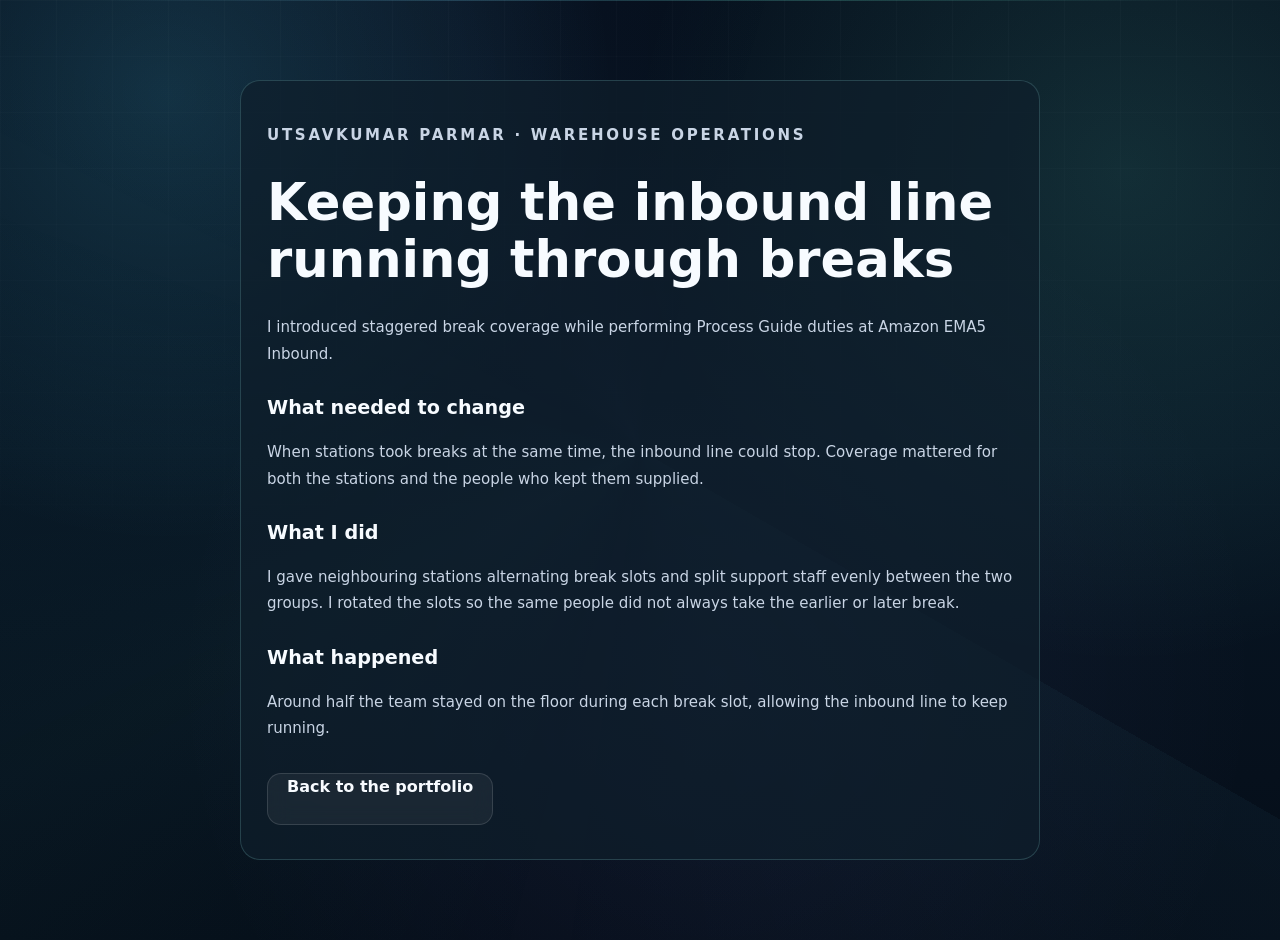
==== break-coverage.html @ 11eec5ee "Publish the inbound break coverage case study" ====
<!doctype html>
<html lang="en">
<head>
  <meta charset="utf-8">
  <meta name="viewport" content="width=device-width, initial-scale=1">
  <title>Keeping the inbound line running through breaks | Utsavkumar Parmar</title>
  <meta name="description" content="How I staggered warehouse breaks station by station and balanced support cover to keep an inbound line running.">
  <meta name="theme-color" content="#081321">
  <link rel="icon" href="favicon.svg" type="image/svg+xml">
  <link rel="stylesheet" href="styles.css?v=20261117-mobile5">
  <style>
    .case-study { max-width: 50rem; margin: 0 auto; }
    .case-study h1 { font-size: clamp(1.9rem, 5vw, 3.2rem); line-height: 1.12; margin: .5em 0; }
    .case-study h2 { font-size: 1.2rem; margin: 1.6rem 0 .4rem; }
    .case-study > a { display: inline-block; margin-top: 1rem; }
  </style>
</head>
<body>
  <main class="scene work-sample">
    <div class="shell">
      <article class="sample-card case-study">
        <p class="eyebrow">Utsavkumar Parmar · Warehouse operations</p>
        <h1>Keeping the inbound line running through breaks</h1>
        <p>I introduced staggered break coverage while performing Process Guide duties at Amazon EMA5 Inbound.</p>
        <h2>What needed to change</h2>
        <p>When stations took breaks at the same time, the inbound line could stop. Coverage mattered for both the stations and the people who kept them supplied.</p>
        <h2>What I did</h2>
        <p>I gave neighbouring stations alternating break slots and split support staff evenly between the two groups. I rotated the slots so the same people did not always take the earlier or later break.</p>
        <h2>What happened</h2>
        <p>Around half the team stayed on the floor during each break slot, allowing the inbound line to keep running.</p>
        <a class="btn ghost" href="./#impact">Back to the portfolio</a>
      </article>
    </div>
  </main>
</body>
</html>
---- styles.css ----
@import url("styles-base-v20260819.css?v=20260819-2");
@import url("mobile-v2.css?v=20261117-mobile5");

/* Job titles come directly from index.html. */
.role-highlights {
  position: relative;
  z-index: 2;
  margin: 12px 0;
  padding-left: 1.25rem;
  color: var(--muted);
}
.role-highlights li + li { margin-top: .65rem; }

.role-card h4 { position: relative; z-index: 2; margin: 20px 0 4px; font-size: 1.05rem; }
.role-card .site-dates { margin: 0 0 8px; font-size: .9rem; }

/* Clear role positioning and readable practical evidence. */
.hero-copy h1.role-hero {font-size:clamp(2.65rem,4.8vw,4.5rem);line-height:1.06;letter-spacing:-.04em;text-transform:none;}
.hero-copy h1.role-hero .thin {display:block;font-size:.24em;line-height:1.5;letter-spacing:.12em;margin:0 0 18px;}
.hero-copy h1.role-hero .hero-subtitle {display:block;font-size:.45em;line-height:1.3;letter-spacing:-.02em;color:var(--muted);margin-top:20px;}
.employment-label {display:block;font-size:.7rem;letter-spacing:.08em;margin-bottom:8px;color:var(--muted);}
.work-sample {padding:80px 0;}
.sample-label {max-width:820px;color:var(--muted);line-height:1.7;border-left:3px solid #62f1d2;padding-left:18px;margin:22px 0 30px;}
.sample-grid {display:grid;grid-template-columns:repeat(3,minmax(0,1fr));gap:20px;}
.sample-card {border:1px solid rgba(140,220,220,.2);border-radius:20px;padding:26px;background:rgba(15,30,44,.7);min-width:0;}
.sample-card h3 {font-size:1.15rem;margin:0 0 18px;}
.sample-card p,.sample-card dl {font-size:.94rem;line-height:1.75;color:var(--muted);}
.sample-card dl div {padding:9px 0;border-bottom:1px solid rgba(255,255,255,.1);}
.sample-card dd {margin:0;color:#e5f3f3;}
.sample-card summary {cursor:pointer;color:#8af6e3;padding:12px 0;line-height:1.5;}
.sample-card details p {margin-top:0;}
.sample-outcome {font-size:.85rem!important;}
@media(max-width:900px){.sample-grid{grid-template-columns:1fr}.nav-links{gap:14px}.work-sample{padding:55px 0}}
@media(max-width:620px){.hero-copy h1.role-hero{font-size:clamp(2.5rem,11vw,3.4rem);line-height:1.08}.hero-copy h1.role-hero .thin{font-size:.25em;line-height:1.6;margin-bottom:14px}.hero-copy h1.role-hero .hero-subtitle{font-size:.48em;line-height:1.4;margin-top:16px}.sample-card{padding:22px}.hero-lead{max-width:100%}}
@media(prefers-reduced-motion:reduce){*,*::before,*::after{animation:none!important;transition:none!important;scroll-behavior:auto!important}.scene{opacity:1!important;transform:none!important}}
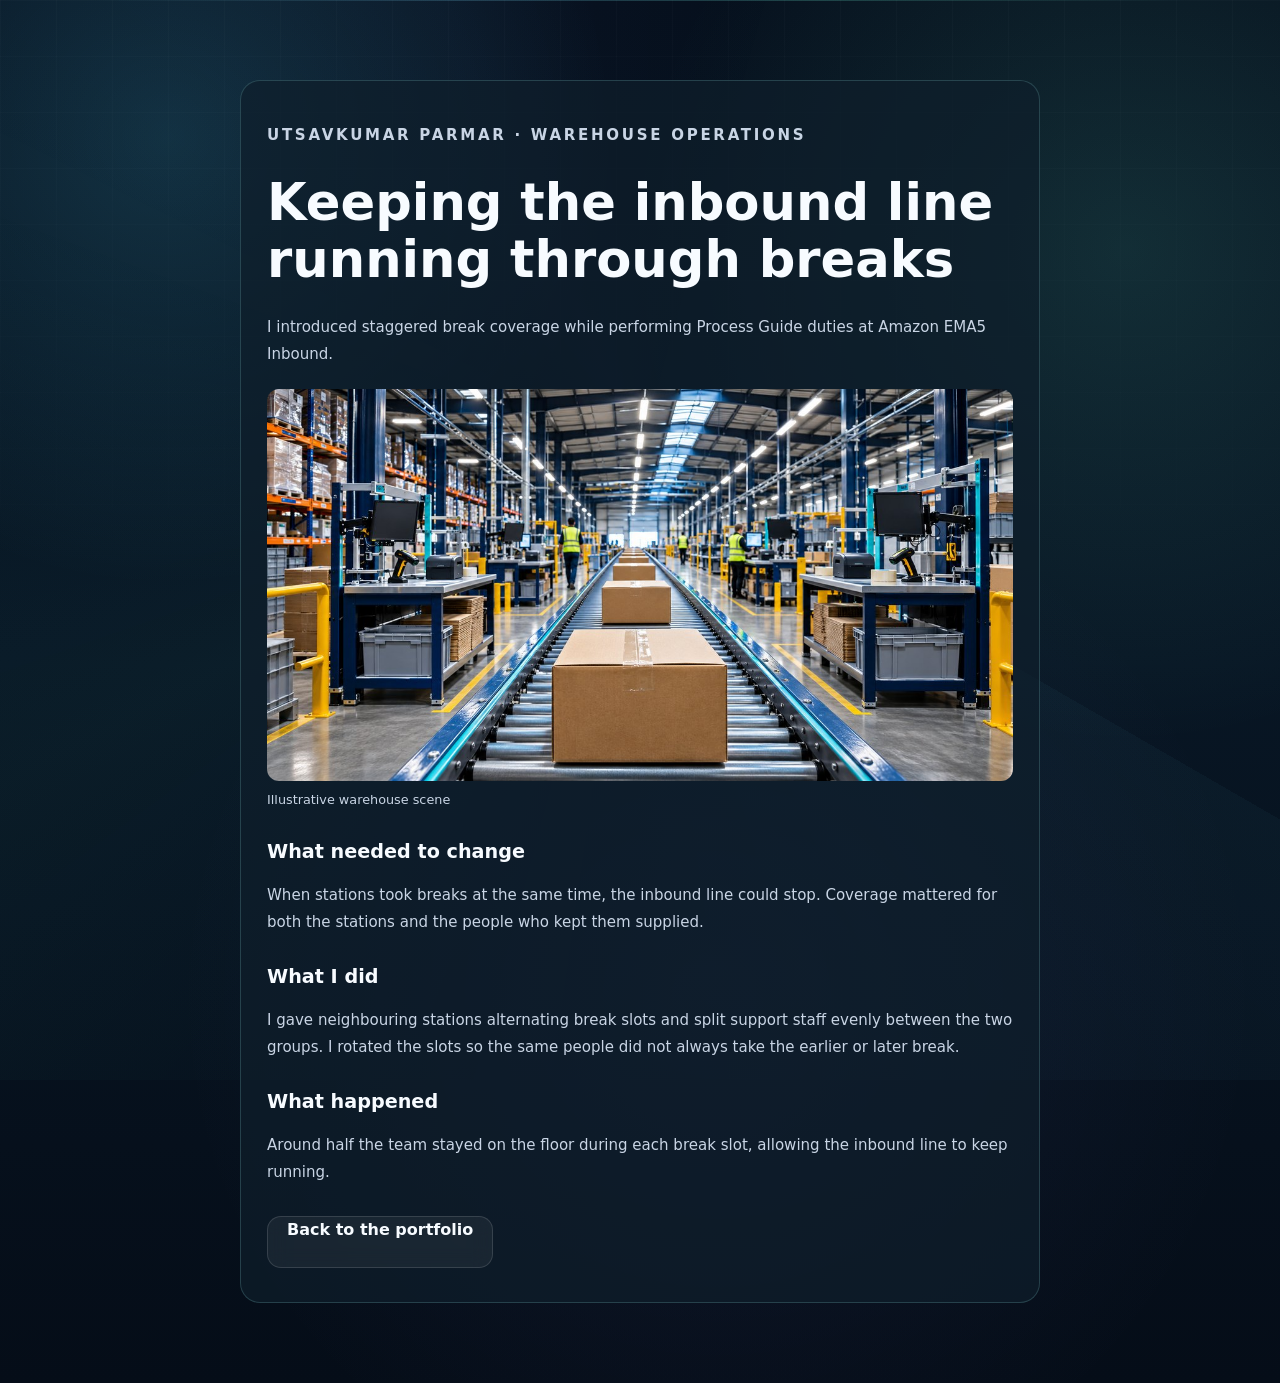
==== commit be0922e4: "Add warehouse case study thumbnail and share preview" ====
--- a/break-coverage.html
+++ b/break-coverage.html
@@ -5,6 +5,14 @@
   <meta name="viewport" content="width=device-width, initial-scale=1">
   <title>Keeping the inbound line running through breaks | Utsavkumar Parmar</title>
   <meta name="description" content="How I staggered warehouse breaks station by station and balanced support cover to keep an inbound line running.">
+  <meta property="og:type" content="article">
+  <meta property="og:title" content="Keeping the inbound line running through breaks">
+  <meta property="og:description" content="How I staggered warehouse breaks station by station and balanced support cover to keep an inbound line running.">
+  <meta property="og:url" content="https://utsavparmar1206.github.io/utsav-portfolio/break-coverage.html">
+  <meta property="og:image" content="https://utsavparmar1206.github.io/utsav-portfolio/assets/break-coverage-thumbnail.jpg">
+  <meta property="og:image:width" content="1200">
+  <meta property="og:image:height" content="630">
+  <meta property="og:image:alt" content="Illustrative warehouse scene with cartons on a conveyor between workstations">
   <meta name="theme-color" content="#081321">
   <link rel="icon" href="favicon.svg" type="image/svg+xml">
   <link rel="stylesheet" href="styles.css?v=20261117-mobile5">
@@ -13,6 +21,9 @@
     .case-study h1 { font-size: clamp(1.9rem, 5vw, 3.2rem); line-height: 1.12; margin: .5em 0; }
     .case-study h2 { font-size: 1.2rem; margin: 1.6rem 0 .4rem; }
     .case-study > a { display: inline-block; margin-top: 1rem; }
+    .case-study figure { margin: 1.4rem 0; }
+    .case-study figure img { display: block; width: 100%; height: auto; border-radius: 12px; }
+    .case-study figcaption { margin-top: .5rem; color: var(--muted); font-size: .8rem; }
   </style>
 </head>
 <body>
@@ -22,6 +33,10 @@
         <p class="eyebrow">Utsavkumar Parmar · Warehouse operations</p>
         <h1>Keeping the inbound line running through breaks</h1>
         <p>I introduced staggered break coverage while performing Process Guide duties at Amazon EMA5 Inbound.</p>
+        <figure>
+          <img src="assets/break-coverage-thumbnail.jpg" alt="Cartons on a conveyor between warehouse workstations" width="1200" height="630">
+          <figcaption>Illustrative warehouse scene</figcaption>
+        </figure>
         <h2>What needed to change</h2>
         <p>When stations took breaks at the same time, the inbound line could stop. Coverage mattered for both the stations and the people who kept them supplied.</p>
         <h2>What I did</h2>
